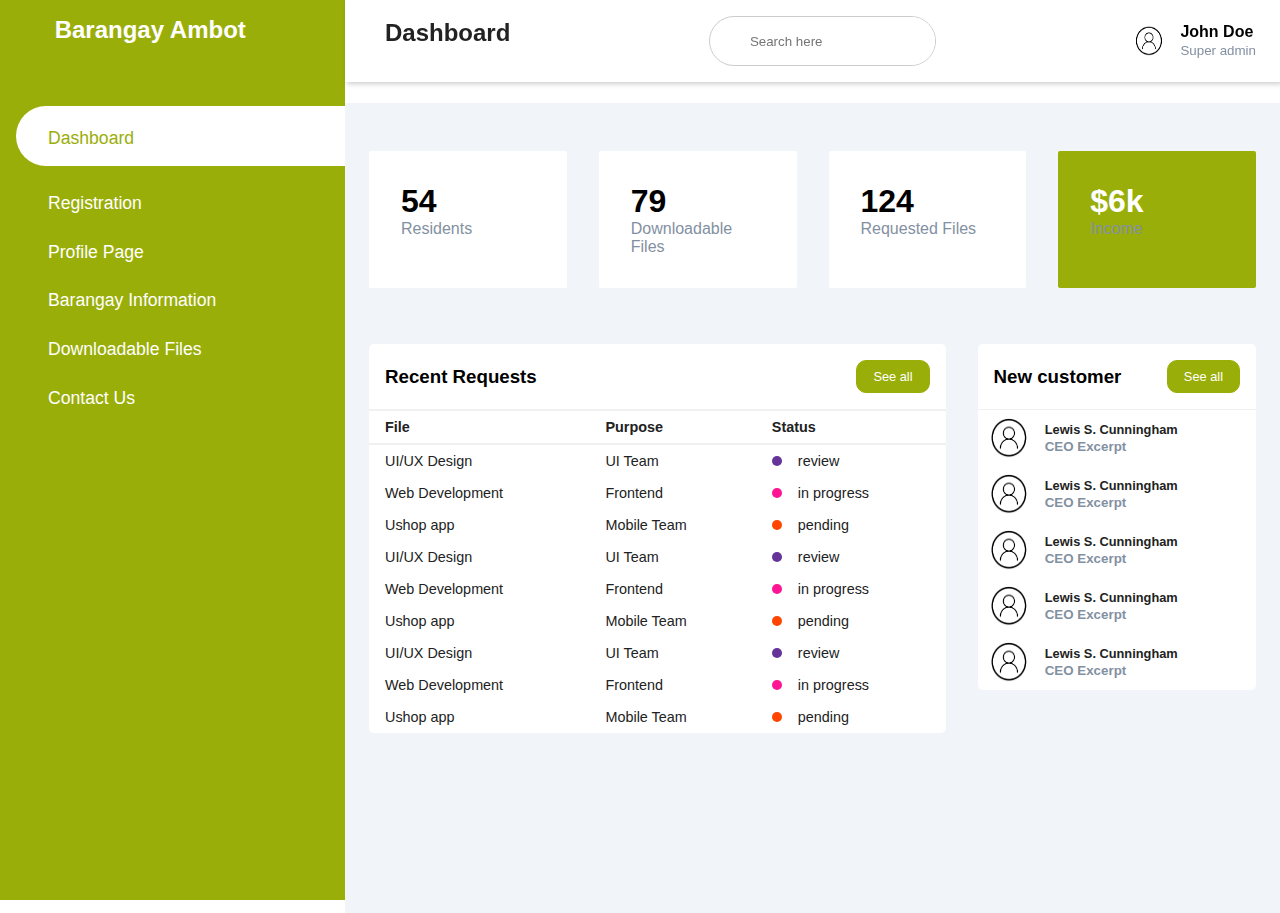
==== New folder/index.html @ 65c45d4a "attached php" ====
<!DOCTYPE html>
<html lang="en">
<head>
	<meta charset="UTF-8">
	<title>127</title>
	<link rel="stylesheet" href="https://maxst.icons8.com/vue
	-static/landings/line-awesome/line-awesome/1.3.0/css/line-awesome.min.css">
	<link rel="stylesheet" href="style.css">
</head>
<body>
	<input type="checkbox" id="nav-toggle">
	<div class= "sidebar">
		<div class="sidebar-brand">
			<h2><span class="lab la-accusoft"></span> <span>Barangay Ambot</span></h2>
		</div>
		
		<div class = "sidebar-menu">
		<ul>
		
			<li>  
				<a href="index.html" class="active"><span class="las la-igloo"></span>
				<span>Dashboard	</span></a>
			</li>
			
			<li>
				<a href="household.php"><span class="las la-laptop"></span>
				<span>Registration</span></a>
			</li>

			<li>
				<a href="profile1.html"><span class="las la-users"></span>
				<span>Profile Page</span></a>
			</li>
			
			<li>
				<a href=""><span class="las la-clipboard-list"></span>
				<span>Barangay Information</span></a>
			</li>
		
			<li>
				<a href="dl.html"><span class="las la-receipt"></span>
				<span>Downloadable Files</span></a>
			</li>
			
			<li>
				<a href="contact1.html"><span class="las la-user-circle"></span>
				<span>Contact Us</span></a>
			</li>
			
		</ul>
		</div>
	</div>	
	
	<div class="main-content">
		<header>
			<h2>
				<label for="nav-toggle">
					<span class="las la-bars"></span>
				</label>
				Dashboard
			</h2>
			
			<div class="search-wrapper">
				<span class="las la-search"></span>
				<input type="search" placeholder="Search here" />
			</div>
			
			<div class="user-wrapper">
				<img src="icon.png" width="30px" height="30px" alt="">
				<div>
					<h4>John Doe</h4>
					<small>Super admin</small>
				</div>
			</div>
		</header>
		
		<main>
		
			<div class="cards">
				<div class="card-single">
					<div>
						<h1>54</h1>
						<span>Residents</span>
					</div>
					<div>
						<span class="las la-users"></span>
					</div>
				</div>
				
				<div class="card-single">
					<div>
						<h1>79</h1>
						<span>Downloadable Files</span>
					</div>
					<div>
						<span class="las la-clipboard"></span>
					</div>
				</div>
				
				<div class="card-single">
					<div>
						<h1>124</h1>
						<span>Requested Files</span>
					</div>
					<div>
						<span class="las la-shopping-bag"></span>
					</div>
				</div>
				
				<div class="card-single">
					<div>
						<h1>$6k</h1>
						<span>Income</span>
					</div>
					<div>
						<span class="lab la-google-wallet"></span>
					</div>
				</div>
			</div>
			
			<div class="recent-grid">
				<div class="projects">
					<div class="card">
						<div class="card-header">
							<h3>Recent Requests</h3>
							
							<button>See all <span class="las la-arrow-right">
							</span></button>
						</div>
						<div class="card-body">
							<div class="table-responsive">
							<table width="100%">
								<thead>
									<tr>
										<td>File</td>
										<td>Purpose</td>
										<td>Status</td>
									</tr>
								</thead>
								<tbody>
									<tr>
										<td>UI/UX Design</td>
										<td>UI Team</td>
										<td>
											<span class="status purple"> </span>
											review
										</td>
									</tr>
									<tr>
										<td>Web Development</td>
										<td>Frontend</td>
										<td>
											<span class="status pink"> </span>
											in progress
										</td>
									</tr>
									<tr>
										<td>Ushop app</td>
										<td>Mobile Team</td>
										<td>
											<span class="status orange"> </span>
											pending
										</td>
									</tr>
									<tr>
										<td>UI/UX Design</td>
										<td>UI Team</td>
										<td>
											<span class="status purple"> </span>
											review
										</td>
									</tr>
									<tr>
										<td>Web Development</td>
										<td>Frontend</td>
										<td>
											<span class="status pink"> </span>
											in progress
										</td>
									</tr>
									<tr>
										<td>Ushop app</td>
										<td>Mobile Team</td>
										<td>
											<span class="status orange"> </span>
											pending
										</td>
									</tr>
									<tr>
										<td>UI/UX Design</td>
										<td>UI Team</td>
										<td>
											<span class="status purple"> </span>
											review
										</td>
									</tr>
									<tr>
										<td>Web Development</td>
										<td>Frontend</td>
										<td>
											<span class="status pink"> </span>
											in progress
										</td>
									</tr>
									<tr>
										<td>Ushop app</td>
										<td>Mobile Team</td>
										<td>
											<span class="status orange"> </span>
											pending
										</td>
									</tr>
								</tbody>
							</table>
							</div>
						</div>
					</div>
				</div>
				
				<div class="customers">
					<div class="card">
						<div class="card-header">
							<h3>New customer</h3>
							
							<button>See all <span class="las-la-arrow-right">
							</span></button>
						</div>
						<div class="card-body">
						
							<div class="customer">
								<div class ="info">
								<img src="icon.png" width="40px" height="40px" alt="">
									<div>
										<h4>Lewis S. Cunningham</h4>
										<small>CEO Excerpt</small>
									</div>
								</div>
								<div class="contact">
									<span class="las la-user-circle"></span>
									<span class="las la-comment"></span>
									<span class="las la-phone"></span>
								</div>
							</div>
							
							<div class="customer">
								<div class="info">
								<img src="icon.png" width="40px" height="40px" alt="">
									<div>
										<h4>Lewis S. Cunningham</h4>
										<small>CEO Excerpt</small>
									</div>
								</div>
								<div class="contact">
									<span class="las la-user-circle"></span>
									<span class="las la-comment"></span>
									<span class="las la-phone"></span>
								</div>
							</div>
							
							<div class="customer">
								<div class="info">
								<img src="icon.png" width="40px" height="40px" alt="">
									<div>
										<h4>Lewis S. Cunningham</h4>
										<small>CEO Excerpt</small>
									</div>
								</div>
								<div class="contact">
									<span class="las la-user-circle"></span>
									<span class="las la-comment"></span>
									<span class="las la-phone"></span>
								</div>
							</div>
							
							<div class="customer">
								<div class="info">
								<img src="icon.png" width="40px" height="40px" alt="">
									<div>
										<h4>Lewis S. Cunningham</h4>
										<small>CEO Excerpt</small>
									</div>
								</div>
								<div class="contact">
									<span class="las la-user-circle"></span>
									<span class="las la-comment"></span>
									<span class="las la-phone"></span>
								</div>
							</div>
							
							<div class="customer">
								<div class="info">
								<img src="icon.png" width="40px" height="40px" alt="">
									<div>
										<h4>Lewis S. Cunningham</h4>
										<small>CEO Excerpt</small>
									</div>
								</div>
								<div class="contact">
									<span class="las la-user-circle"></span>
									<span class="las la-comment"></span>
									<span class="las la-phone"></span>
								</div>
							</div>
							
						</div>
					</div>
				</div>
				
			</div>	
		</main>
	</div>
</body>
</html>
---- New folder/style.css ----
:root{
	--main-color: #9AAE09;
	--color-dark: #1D2231;
	--text-grey:  #8390A2;
}

* {
	padding: 0;
	margin: 0;
	box-sizing: border-box;
	list-style-type: none;
	text-decoration:none;
	font-family: 'Poppins', sans-serif;
}

.sidebar {
	width:345px;
	position: fixed;
	left: 0;
	top: 0;
	height: 100%;
	background: var(--main-color);
	z-index: 100;
	transition: width 300ms;
}

.sidebar-brand {
	height: 90px;
	padding: 1rem 0rem 1rem 2rem;
	color: #fff;
}

.sidebar-brand span {
	display: inline-block;
	padding-right: 1rem;
}

.sidebar-menu li {
	width: 100%;
	margin-bottom: 1.3rem;
	padding-left: 1rem;
}

.sidebar-menu a {
	padding-left: 1rem;
	display: block;
	color: #fff;
	font-size: 1.1rem;
}

.sidebar-menu a span:first-child {
	font-size: 1.5rem;
	padding-right: 1rem;
}


.sidebar-menu{
		margin-top: 1rem;
}

.sidebar-menu a.active {
	background: #fff;
	padding-top: 1rem;
	padding-bottom: 1rem;
	color: var(--main-color);
	border-radius: 30px 0px 0px 30px;
}

#nav-toggle:checked + .sidebar {
	width: 70px;
}

#nav-toggle:checked + .sidebar .sidebar-brand ,
#nav-toggle:checked + .sidebar li {
	padding-left: 1rem;
	text-align: center;
}

#nav-toggle:checked + .sidebar li a {
	padding-left: 0rem;
}


#nav-toggle:checked + .sidebar .sidebar-brand h2 span:last-child,
#nav-toggle:checked + .sidebar li a span:last-child {
	display: none; 
}

#nav-toggle:checked ~ .main-content {
	margin-left: 70px;
}

#nav-toggle:checked ~ .main-content header {
	width: calc(100% - 70px);
	left: 70px;
}

.main-content{
	transition: margin-left 300ms;
	margin-left:345px;
}

header {
	background: #fff;
	display: flex;
	justify-content: space-between;
	padding: 1rem 1.5rem;
	box-shadow: 2px 2px 5px rgba(0,0,0,0.2);
	position: fixed;
	left: 345px;
	width: calc(100% - 345px);
	top: 0;
	z-index: 100;
	transition: left 300ms;
}
	
header h2 {
	color: #222;
}

header label span {
	font-size: 1.7rem;
	padding-right: 1rem;
}

.search-wrapper {
	border: 1px solid #ccc;
	border-radius: 30px;
	height: 50px;
	display: flex;
	align-items: center;
	overflow-x: hidden;
}

.search-wrapper span {
	display: inline-block;
	padding: 0rem 1rem;
	font-size: 1.5rem;
}

.search-wrapper input {
	height: 100%;
	padding: 0.5rem;
	border: none;
	outline: none;
}

.user-wrapper {
	display: flex;
	align-items: center;	
}

.user-wrapper img {
	border-radius: 50%;
	margin-right: 1rem;
}

.user-wrapper small {
	display: inline-block;
	color: var(--text-grey);
}

main {
	margin-top: 85px;
	padding: 2rem 1.5rem;
	background: #f1f5f9;
	min-height: calc(100vh - 90px);
}

.cards {
	display: grid;
	grid-template-columns: repeat(4,1fr);
	grid-gap: 2rem;
	margin-top: 1rem;
}

.card-single {
	display: flex;
	justify-content: space-between;
	background: #fff;
	padding: 2rem; 
	border-radius: 2px;
}

.card-single div:last-child span {
	font-size: 3rem;
	color: var(--main-color);
}

.card-single div:first-child span{
	color: var(--text-grey);
}

.card-single:last-child {
	background: var(--main-color);
}

.card-single:last-child h1,
.card-single:last-child div:first-child span
.card-single:last-child div:last-child span {
	color: #fff;
}
.recent-grid {
	margin-top: 3.5rem;
	display: grid;
	grid-gap: 2rem;
	grid-template-columns: 65% auto;
}

.card{
	background: #fff;
	border-radius: 5px;
}

.card-header  {
	padding: 1rem;
}

.card-header {
	display: flex;
	justify-content: space-between;
	align-items: center;
	border-bottom: 1px solid #f0f0f0;
}

.card-header button {
	background: var(--main-color);
	border-radius: 10px;
	color: #fff;
	font-size: 0.8rem;
	padding: 0.5rem 1rem;
	border: 1px solid var(--main-color);
}

table {
	border-collapse: collapse;
}

thead tr {
	border-top: 1px solid #f0f0f0;
	border-bottom: 2px solid #f0f0f0;
}

thead td {
	font-weight: 700;
}

td {
	padding: 0.5rem 1rem;
	font-size: 0.9rem;
	color: #222;
}

td .status {
	display: inline-block;
	height: 10px;
	width: 10px;
	border-radius: 50%;
	margin-right: 1rem;
}

tr td:last-child {
	display: flex;
	align-items: center;
}

.status.purple {
	background: rebeccapurple;
}

.status.pink {
	background: deeppink;
}

.status.orange {
	background: orangered;
}

.table-responsive {
	width: 100%;
	overflow-x: auto;
}

.customer {
	display: flex;
	justify-content: space-between;
	align-items: center;
	padding: 0.5rem 0.7rem;
}

.info {
	display: flex;
	align-items: center;
}

.info img {
	border-radius: 50%;
	margin-right: 1rem; 
}

.info h4 {
	font-size: 0.8rem;
	font-weight: 700;
	color: #222;
}

.info small {
	font-weight: 600;
	color: var(--text-grey);
}

.contact span {
	font-size: 1.2rem;
	display: inline-block;
	margin-left: 0.5rem;
	color: var(--main-color);
}

@media only screen and (max-width: 1200px) {

.sidebar {
	width: 70px;
}

.sidebar .sidebar-brand ,
.sidebar li {
	padding-left: 1rem;
	text-align: center;
}

.sidebar li a {
	padding-left: 0rem;
}


.sidebar .sidebar-brand h2 span:last-child,
.sidebar li a span:last-child {
	display: none; 
}

.main-content {
	margin-left: 70px;
}

.main-content header {
	width: calc(100% - 70px);
	left: 70px;
	}
}

body{
    font-family: 'Montserrat', serif;
    overflow-x: hidden;
}

.main{ 
	margin-top: 100px;
	margin-left: 700px;
    background-color: #406b15;
    width: 500px;
    border-radius: 10px;
    padding-bottom: 10px;
    padding-top: 10px;
    position: relative;
}

.household {
	margin-left: 400px;
}
hr{ 
    position: relative;
    margin: auto;
    width: 500px;
}

.main_img{ /*image inside*/
    display: block;
    margin: auto;
}

.main_txt{
    padding-top: 10px;
    text-align: center;
    color: #f9f7f1;
}

#hhtitle{
    text-align: center;
}

.container{
    background-color: #e5e0c0;
    width: 400px;
    border-radius: 10px;
    padding-bottom: 10px;
    padding-top: 10px;
    position: relative;
    margin: auto;
	margin-bottom: 20px;
}

.hh_img{
    display: block;
    margin: auto;
}

.hh_text{
    text-align: center;
    padding-top: 10px;
}

hr {
	margin-left: 700px;
}

.other{
    padding-top: 10px;
}

.moreinfo {
    color: white;
    padding: 10px 20px;
    text-align: center;
    text-decoration: none;
    display: block;
    font-family: 'Montserrat', serif;
    font-size: 16px;
    margin: auto;
    transition-duration: 0.7s;
    cursor: pointer;
    background-color: #fff; 
    color: black; 
    border: 2px solid #9AAE09;
}

.moreinfo:hover{
    background-color: #9AAE09;
    color: #fff;
}

.sulod {
	margin-left: 500px;
}

.img{
    position: relative;
    left: 30px;
    top: 40px;
    width: 200px;
    border: 5px solid #9AAE09;
}

.name{
    position: relative;
    top: -60px;
    left: 400px;
    font-family: 'Montserrat', serif;
    font-size: 15px;
}

.dob{
    position: relative;
    top: -60px;
    left: 400px;
}

hr.new5{
	margin-left: 30px;
	margin-bottom: 25px;
    border: 10px solid green;
	border-radius: 5px;
	width: 700px;
}

.details{
    position: relative;
    left: 40px;

}

.records{
    position: relative;
    left: 40px;
    top:30px;
}

.records_title {
    font-size: 20px;
    font-family: 'Merriweather', sans-serif;
}

.sulod {
	margin-left: 550px;
	margin-top: 100px;
	margin-bottom: 20px;
	width: 50%;
	height: 700px;
	display: inline-block;
	box-shadow: 0 27px 87px rgba(0,0,0,0.37);
	border-radius: 20px;
}

img.download{
	width: 150px;
	height: 150px;
	margin-top: 300px;
	margin-left: 430px;
	position: -webkit-sticky;
	position: sticky;
	top: 120px;
}

.taytul{
	margin-left: 650px;
	margin-top: -350px;
	color: #406B15;
	font-size: 1.2em;   
}

.content-table {
  border-collapse: collapse;
  margin-top: 20px;
  margin-left: 650px;
  margin-right: 100px;
  font-size: 0.9em;
  min-width: 400px;
  border-radius: 5px 5px 0 0;
  overflow: hidden;
  box-shadow: 0 0 20px rgba(0, 0, 0, 0.15);
  margin-bottom: 50px;
}

.content-table thead tr {
  background-color: #9AAE09;
  color: #ffffff;
  text-align: left;
  font-weight: bold;
  text-align:center;
}

.content-table th,
.content-table td {
  padding: 12px 15px;
  
}

.content-table tbody tr {
  border-bottom: 1px solid #dddddd;
}

.content-table tbody tr:nth-of-type(even) {
  background-color: #f3f3f3;
}

.content-table tbody tr:last-of-type {
  border-bottom: 2px solid #9AAE09;
}

.content-table tbody tr.active-row {
  font-weight: bold;
  color: #9AAE09;
}

.content-table tbody td.tunga {
	text-align:center;
}
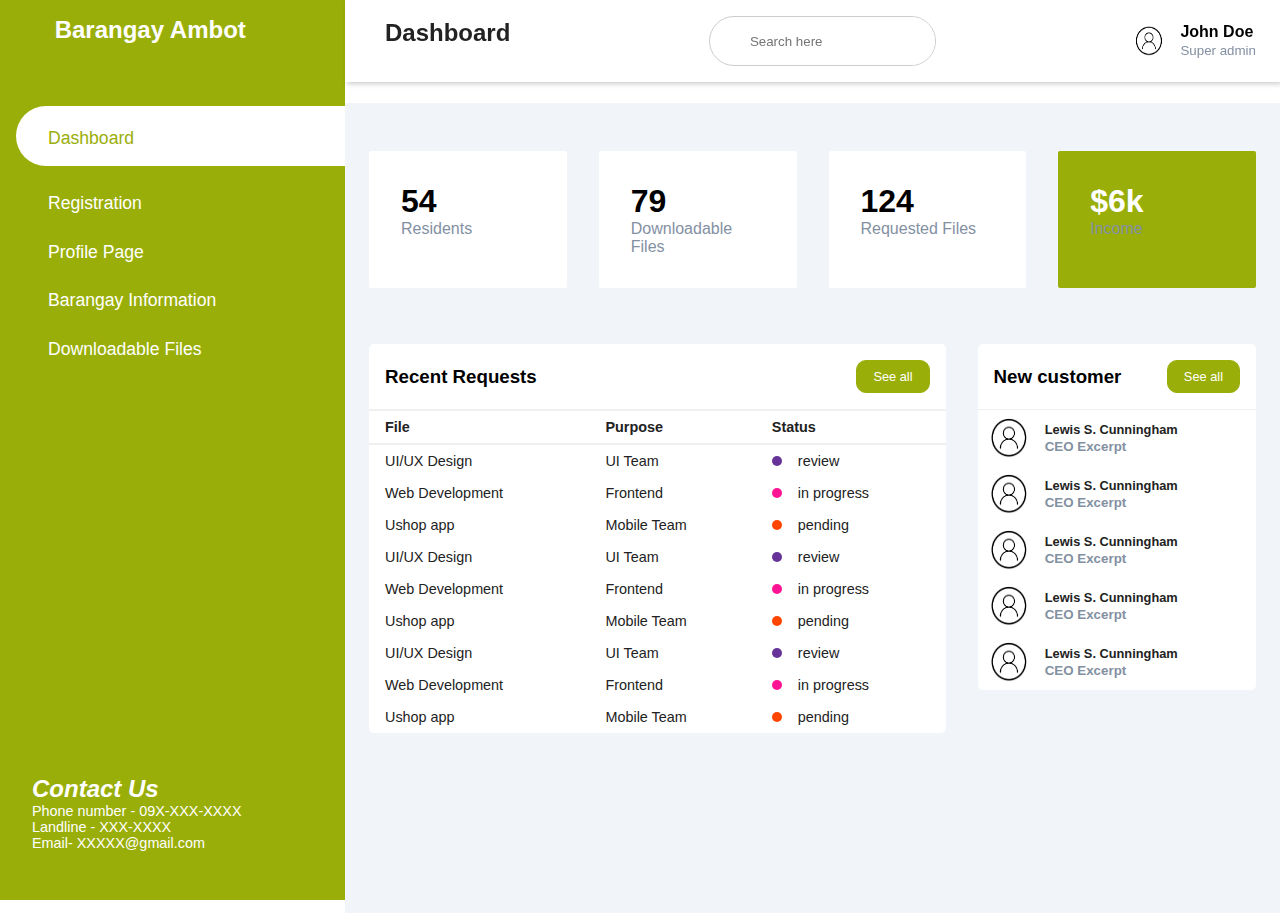
==== commit 299d6c79: "changed contacts" ====
--- a/New folder/index.html
+++ b/New folder/index.html
@@ -42,12 +42,20 @@
 				<span>Downloadable Files</span></a>
 			</li>
 			
-			<li>
-				<a href="contact1.html"><span class="las la-user-circle"></span>
-				<span>Contact Us</span></a>
-			</li>
-			
-		</ul>
+			</ul>
+	
+		<ul style="position:absolute; bottom:0; ">
+			<li>
+				<a><span><em><b>Contact Us</b></em>
+				
+					<p style="color:white;	font-family: 'Poppins', sans-serif;font-size:60%;">
+						Phone number - 09X-XXX-XXXX<br>
+						Landline - XXX-XXXX<br>
+						Email- XXXXX@gmail.com<br>
+					</p>
+				</span></a>
+			</li>
+			</ul>
 		</div>
 	</div>	
 	
